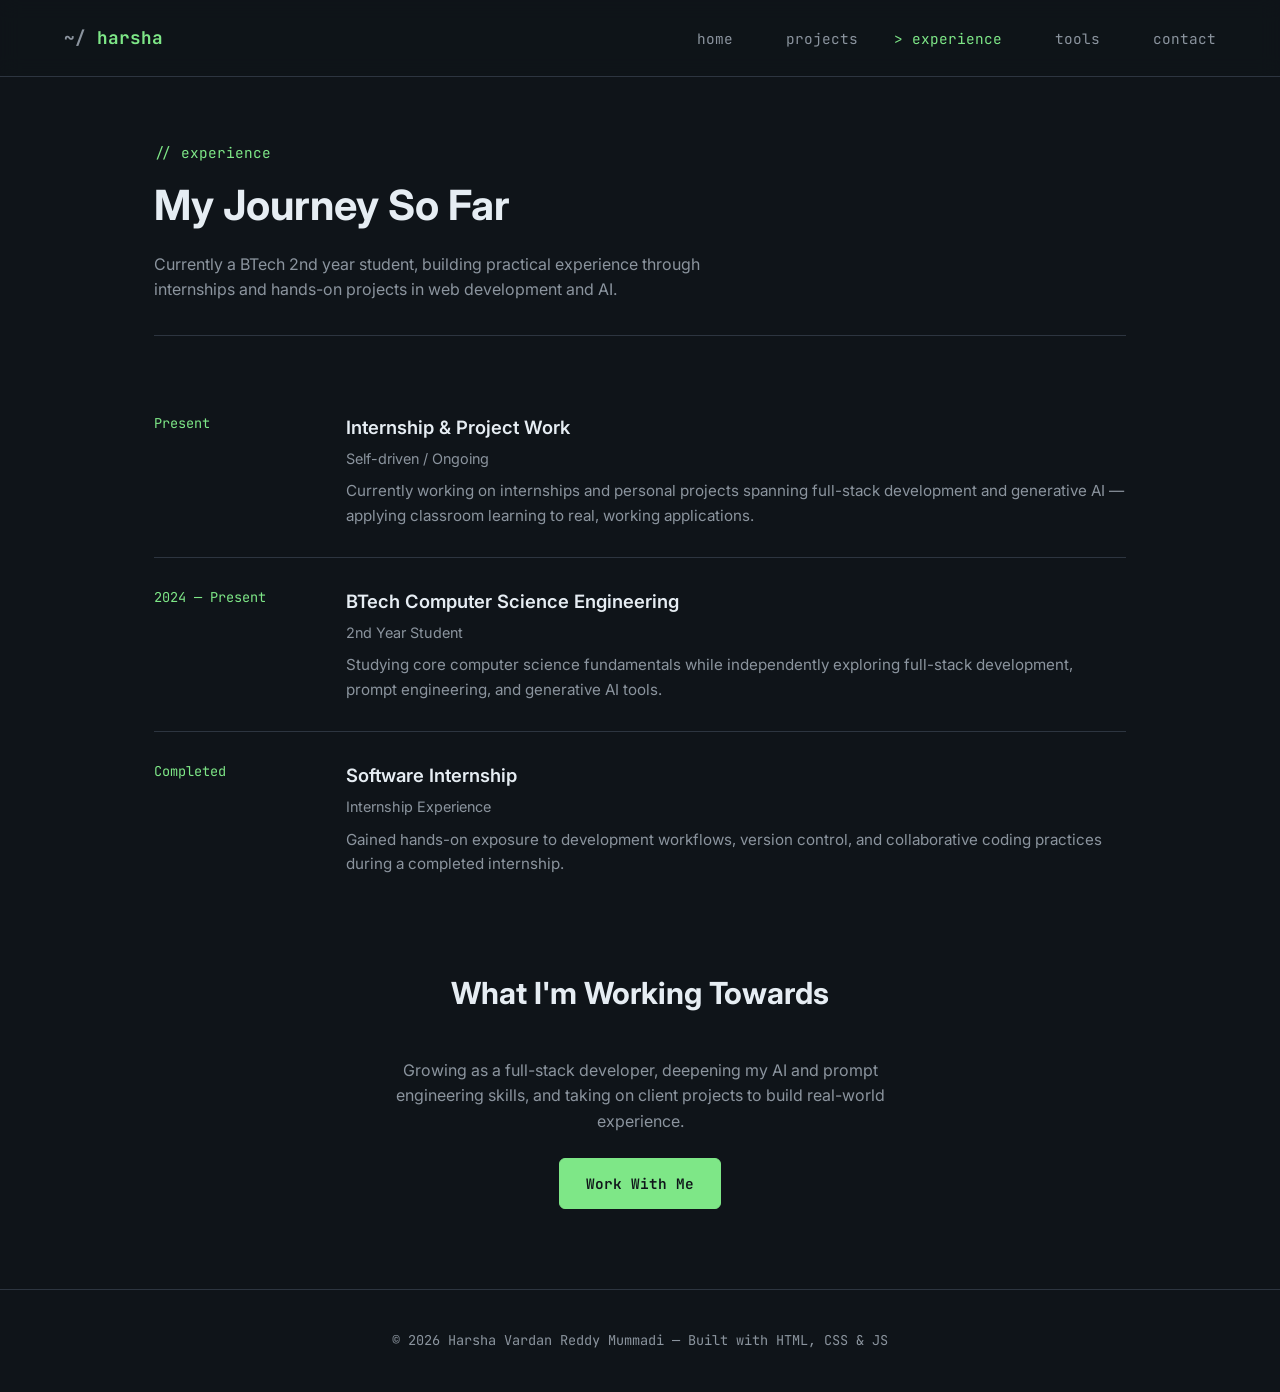
==== experience.html @ ed0b809f "Add files via upload" ====
<!DOCTYPE html>
<html lang="en">
<head>
  <meta charset="UTF-8">
  <meta name="viewport" content="width=device-width, initial-scale=1.0">
  <title>Experience — Harsha Vardan Reddy Mummadi</title>
  <link rel="preconnect" href="https://fonts.googleapis.com">
  <link href="https://fonts.googleapis.com/css2?family=Inter:wght@400;500;600;700&family=JetBrains+Mono:wght@400;500;700&display=swap" rel="stylesheet">
  <link rel="stylesheet" href="styles.css">
</head>
<body>

  <nav class="nav">
    <a href="index.html" class="nav-logo">harsha</a>
    <button class="nav-toggle" aria-label="Toggle menu">menu</button>
    <ul class="nav-links">
      <li><a href="index.html">home</a></li>
      <li><a href="projects.html">projects</a></li>
      <li><a href="experience.html" class="active">experience</a></li>
      <li><a href="tools.html">tools</a></li>
      <li><a href="contact.html">contact</a></li>
    </ul>
  </nav>

  <div class="container">
    <div class="page-header reveal">
      <div class="page-eyebrow">// experience</div>
      <h1 class="page-title">My Journey So Far</h1>
      <p class="page-subtitle">
        Currently a BTech 2nd year student, building practical experience through internships
        and hands-on projects in web development and AI.
      </p>
    </div>

    <div class="reveal" style="margin-bottom: 4rem;">
      <div class="timeline-item">
        <div class="timeline-date">Present</div>
        <div>
          <div class="timeline-role">Internship & Project Work</div>
          <div class="timeline-org">Self-driven / Ongoing</div>
          <div class="timeline-desc">
            Currently working on internships and personal projects spanning full-stack development
            and generative AI — applying classroom learning to real, working applications.
          </div>
        </div>
      </div>

      <div class="timeline-item">
        <div class="timeline-date">2024 — Present</div>
        <div>
          <div class="timeline-role">BTech Computer Science Engineering</div>
          <div class="timeline-org">2nd Year Student</div>
          <div class="timeline-desc">
            Studying core computer science fundamentals while independently exploring full-stack
            development, prompt engineering, and generative AI tools.
          </div>
        </div>
      </div>

      <div class="timeline-item">
        <div class="timeline-date">Completed</div>
        <div>
          <div class="timeline-role">Software Internship</div>
          <div class="timeline-org">Internship Experience</div>
          <div class="timeline-desc">
            Gained hands-on exposure to development workflows, version control, and collaborative
            coding practices during a completed internship.
          </div>
        </div>
      </div>
    </div>

    <section class="reveal" style="padding-top: 0; text-align: center;">
      <div class="section-head" style="justify-content: center;">
        <h2 class="section-title">What I'm Working Towards</h2>
      </div>
      <p style="color: var(--text-dim); max-width: 550px; margin: 0 auto 1.5rem;">
        Growing as a full-stack developer, deepening my AI and prompt engineering skills,
        and taking on client projects to build real-world experience.
      </p>
      <a href="contact.html" class="btn btn-primary">Work With Me</a>
    </section>
  </div>

  <footer>
    © 2026 Harsha Vardan Reddy Mummadi — Built with HTML, CSS &amp; JS
  </footer>

  <script src="script.js"></script>
</body>
</html>
---- styles.css ----
:root {
  --bg: #0F1419;
  --surface: #161B22;
  --surface-2: #1C2330;
  --text: #E6EDF3;
  --text-dim: #8B949E;
  --accent: #7EE787;
  --accent-dim: #2EA043;
  --border: #2D3540;
  --mono: 'JetBrains Mono', monospace;
  --sans: 'Inter', sans-serif;
}

* { margin: 0; padding: 0; box-sizing: border-box; }

html { scroll-behavior: smooth; }

body {
  background: var(--bg);
  color: var(--text);
  font-family: var(--sans);
  line-height: 1.6;
  -webkit-font-smoothing: antialiased;
}

a { color: inherit; text-decoration: none; }

/* ===== NAV ===== */
.nav {
  position: sticky;
  top: 0;
  z-index: 100;
  display: flex;
  justify-content: space-between;
  align-items: center;
  padding: 1.5rem 5%;
  background: rgba(15, 20, 25, 0.85);
  backdrop-filter: blur(10px);
  border-bottom: 1px solid var(--border);
}

.nav-logo {
  font-family: var(--mono);
  font-weight: 700;
  font-size: 1.1rem;
  color: var(--accent);
}

.nav-logo::before { content: "~/ "; color: var(--text-dim); }

.nav-links {
  display: flex;
  gap: 2.2rem;
  list-style: none;
  font-family: var(--mono);
  font-size: 0.9rem;
}

.nav-links a {
  color: var(--text-dim);
  transition: color 0.2s;
  position: relative;
}

.nav-links a::before { content: "./"; color: var(--accent); opacity: 0; transition: opacity 0.2s; }

.nav-links a:hover { color: var(--text); }
.nav-links a:hover::before { opacity: 1; }
.nav-links a.active { color: var(--accent); }
.nav-links a.active::before { content: "> "; opacity: 1; color: var(--accent); }

.nav-toggle {
  display: none;
  background: none;
  border: 1px solid var(--border);
  color: var(--text);
  font-family: var(--mono);
  padding: 0.4rem 0.7rem;
  border-radius: 4px;
  cursor: pointer;
}

/* ===== CONTAINER ===== */
.container {
  max-width: 1100px;
  margin: 0 auto;
  padding: 0 5%;
}

section { padding: 5rem 0; }

/* ===== HERO ===== */
.hero {
  display: grid;
  grid-template-columns: 1.2fr 0.8fr;
  gap: 3rem;
  align-items: center;
  min-height: 80vh;
  padding-top: 3rem;
}

.terminal {
  background: var(--surface);
  border: 1px solid var(--border);
  border-radius: 10px;
  overflow: hidden;
  box-shadow: 0 20px 60px -20px rgba(0,0,0,0.6);
}

.terminal-bar {
  display: flex;
  align-items: center;
  gap: 0.5rem;
  padding: 0.7rem 1rem;
  background: var(--surface-2);
  border-bottom: 1px solid var(--border);
}

.dot { width: 11px; height: 11px; border-radius: 50%; }
.dot.red { background: #FF5F56; }
.dot.yellow { background: #FFBD2E; }
.dot.green { background: #27C93F; }

.terminal-title {
  font-family: var(--mono);
  font-size: 0.8rem;
  color: var(--text-dim);
  margin-left: 0.5rem;
}

.terminal-body {
  padding: 1.8rem;
  font-family: var(--mono);
  font-size: 0.95rem;
}

.terminal-body .line { margin-bottom: 0.6rem; }
.prompt { color: var(--accent); }
.cmd-text { color: var(--text); }

.typed-name {
  font-size: 2.6rem;
  font-weight: 700;
  margin: 1rem 0 0.5rem;
  color: var(--text);
  border-right: 3px solid var(--accent);
  display: inline-block;
  white-space: nowrap;
  overflow: hidden;
}

.role-tag {
  display: inline-block;
  color: var(--accent);
  background: rgba(126, 231, 135, 0.1);
  border: 1px solid var(--accent-dim);
  padding: 0.3rem 0.8rem;
  border-radius: 20px;
  font-size: 0.85rem;
  margin: 0.5rem 0 1.2rem;
}

.hero-tagline {
  color: var(--text-dim);
  font-size: 1.05rem;
  max-width: 480px;
  margin-bottom: 1.5rem;
}

.btn-row { display: flex; gap: 1rem; flex-wrap: wrap; }

.btn {
  font-family: var(--mono);
  font-size: 0.9rem;
  padding: 0.8rem 1.6rem;
  border-radius: 6px;
  border: 1px solid var(--border);
  transition: all 0.2s ease;
  cursor: pointer;
  display: inline-block;
}

.btn-primary {
  background: var(--accent);
  color: #0F1419;
  border-color: var(--accent);
  font-weight: 600;
}

.btn-primary:hover { background: #93f3a0; transform: translateY(-2px); }

.btn-outline {
  background: transparent;
  color: var(--text);
}

.btn-outline:hover { border-color: var(--accent); color: var(--accent); transform: translateY(-2px); }

.hero-photo-wrap {
  position: relative;
  display: flex;
  justify-content: center;
}

.hero-photo {
  width: 100%;
  max-width: 320px;
  aspect-ratio: 1/1.1;
  object-fit: cover;
  border-radius: 12px;
  border: 1px solid var(--border);
  filter: grayscale(15%) contrast(1.05);
}

.hero-photo-frame {
  position: absolute;
  top: 16px;
  left: 16px;
  right: -16px;
  bottom: -16px;
  border: 1px solid var(--accent-dim);
  border-radius: 12px;
  z-index: -1;
}

/* ===== STATS ===== */
.stats {
  display: grid;
  grid-template-columns: repeat(3, 1fr);
  gap: 1.5rem;
  border-top: 1px solid var(--border);
  border-bottom: 1px solid var(--border);
  padding: 2.5rem 0;
}

.stat { text-align: center; }

.stat-num {
  font-family: var(--mono);
  font-size: 2.4rem;
  font-weight: 700;
  color: var(--accent);
}

.stat-label {
  font-family: var(--mono);
  font-size: 0.78rem;
  color: var(--text-dim);
  letter-spacing: 0.1em;
  text-transform: uppercase;
  margin-top: 0.3rem;
}

/* ===== SECTION HEADERS ===== */
.section-head {
  display: flex;
  align-items: baseline;
  gap: 1rem;
  margin-bottom: 2.5rem;
}

.section-eyebrow {
  font-family: var(--mono);
  font-size: 0.85rem;
  color: var(--accent);
}

.section-title {
  font-size: 1.9rem;
  font-weight: 700;
}

.section-rule {
  flex: 1;
  height: 1px;
  background: var(--border);
}

/* ===== CARDS / GRID ===== */
.grid-3 {
  display: grid;
  grid-template-columns: repeat(3, 1fr);
  gap: 1.5rem;
}

.grid-2 {
  display: grid;
  grid-template-columns: repeat(2, 1fr);
  gap: 1.5rem;
}

.card {
  background: var(--surface);
  border: 1px solid var(--border);
  border-radius: 10px;
  padding: 1.6rem;
  transition: border-color 0.2s, transform 0.2s;
}

.card:hover {
  border-color: var(--accent-dim);
  transform: translateY(-4px);
}

.card-file {
  font-family: var(--mono);
  font-size: 0.78rem;
  color: var(--text-dim);
  margin-bottom: 0.6rem;
}

.card-file::before { content: "// "; color: var(--accent); }

.card-title { font-size: 1.15rem; font-weight: 600; margin-bottom: 0.5rem; }

.card-desc { color: var(--text-dim); font-size: 0.92rem; margin-bottom: 1rem; }

.tag-row { display: flex; gap: 0.5rem; flex-wrap: wrap; }

.tag {
  font-family: var(--mono);
  font-size: 0.72rem;
  padding: 0.25rem 0.6rem;
  border: 1px solid var(--border);
  border-radius: 4px;
  color: var(--text-dim);
}

/* ===== TIMELINE ===== */
.timeline-item {
  display: grid;
  grid-template-columns: 160px 1fr;
  gap: 2rem;
  padding: 1.8rem 0;
  border-bottom: 1px solid var(--border);
}

.timeline-item:last-child { border-bottom: none; }

.timeline-date {
  font-family: var(--mono);
  font-size: 0.85rem;
  color: var(--accent);
}

.timeline-role { font-size: 1.15rem; font-weight: 600; margin-bottom: 0.3rem; }
.timeline-org { color: var(--text-dim); font-size: 0.9rem; margin-bottom: 0.6rem; }
.timeline-desc { color: var(--text-dim); font-size: 0.95rem; }

/* ===== TOOLS ===== */
.tool-row {
  display: flex;
  justify-content: space-between;
  align-items: center;
  padding: 1.1rem 0;
  border-bottom: 1px solid var(--border);
  font-family: var(--mono);
}

.tool-row:first-child { border-top: 1px solid var(--border); }

.tool-name { font-size: 1rem; }
.tool-name span { color: var(--text-dim); margin-left: 0.5rem; font-size: 0.85rem; }

.tool-bar {
  width: 200px;
  height: 6px;
  background: var(--surface-2);
  border-radius: 3px;
  overflow: hidden;
}

.tool-bar-fill { height: 100%; background: var(--accent); border-radius: 3px; }

/* ===== CONTACT FORM ===== */
.form-group { margin-bottom: 1.2rem; }

.form-group label {
  display: block;
  font-family: var(--mono);
  font-size: 0.8rem;
  color: var(--text-dim);
  margin-bottom: 0.4rem;
}

.form-group input,
.form-group textarea,
.form-group select {
  width: 100%;
  background: var(--surface);
  border: 1px solid var(--border);
  border-radius: 6px;
  padding: 0.8rem 1rem;
  color: var(--text);
  font-family: var(--sans);
  font-size: 0.95rem;
  transition: border-color 0.2s;
}

.form-group input:focus,
.form-group textarea:focus,
.form-group select:focus {
  outline: none;
  border-color: var(--accent);
}

.form-group textarea { resize: vertical; min-height: 120px; }

/* ===== SOCIAL LINKS ===== */
.social-row {
  display: flex;
  gap: 1.5rem;
  margin-top: 1.5rem;
  font-family: var(--mono);
  font-size: 0.9rem;
}

.social-row a {
  color: var(--text-dim);
  border-bottom: 1px solid transparent;
  transition: color 0.2s, border-color 0.2s;
}

.social-row a:hover { color: var(--accent); border-color: var(--accent); }

/* ===== FOOTER ===== */
footer {
  border-top: 1px solid var(--border);
  padding: 2.5rem 5%;
  text-align: center;
  color: var(--text-dim);
  font-family: var(--mono);
  font-size: 0.85rem;
}

/* ===== PAGE HEADER (for non-home pages) ===== */
.page-header {
  padding: 4rem 0 2rem;
  border-bottom: 1px solid var(--border);
  margin-bottom: 3rem;
}

.page-eyebrow {
  font-family: var(--mono);
  color: var(--accent);
  font-size: 0.9rem;
  margin-bottom: 0.5rem;
}

.page-title { font-size: 2.6rem; font-weight: 700; }
.page-subtitle { color: var(--text-dim); margin-top: 0.8rem; max-width: 600px; }

/* ===== ANIMATIONS ===== */
@keyframes blink {
  50% { border-color: transparent; }
}

.cursor-blink { animation: blink 1s step-end infinite; }

.reveal {
  opacity: 0;
  transform: translateY(20px);
  transition: opacity 0.6s ease, transform 0.6s ease;
}

.reveal.visible { opacity: 1; transform: translateY(0); }

/* ===== RESPONSIVE ===== */
@media (max-width: 860px) {
  .hero { grid-template-columns: 1fr; min-height: auto; padding-top: 2rem; gap: 2.5rem; }
  .hero-photo-wrap { order: -1; }
  .hero-photo { max-width: 220px; margin: 0 auto; }
  .stats { grid-template-columns: 1fr; gap: 2rem; }
  .grid-3 { grid-template-columns: 1fr; }
  .grid-2 { grid-template-columns: 1fr; }
  .timeline-item { grid-template-columns: 1fr; gap: 0.5rem; }
  .nav-links {
    position: absolute;
    top: 100%;
    left: 0;
    right: 0;
    background: var(--bg);
    flex-direction: column;
    padding: 1.5rem 5%;
    border-bottom: 1px solid var(--border);
    display: none;
    gap: 1.2rem;
  }
  .nav-links.open { display: flex; }
  .nav-toggle { display: block; }
  .typed-name { font-size: 1.9rem; white-space: normal; border-right: none; }
  .page-title { font-size: 2rem; }
  .tool-bar { width: 100px; }
}

@media (prefers-reduced-motion: reduce) {
  * { animation: none !important; transition: none !important; }
}
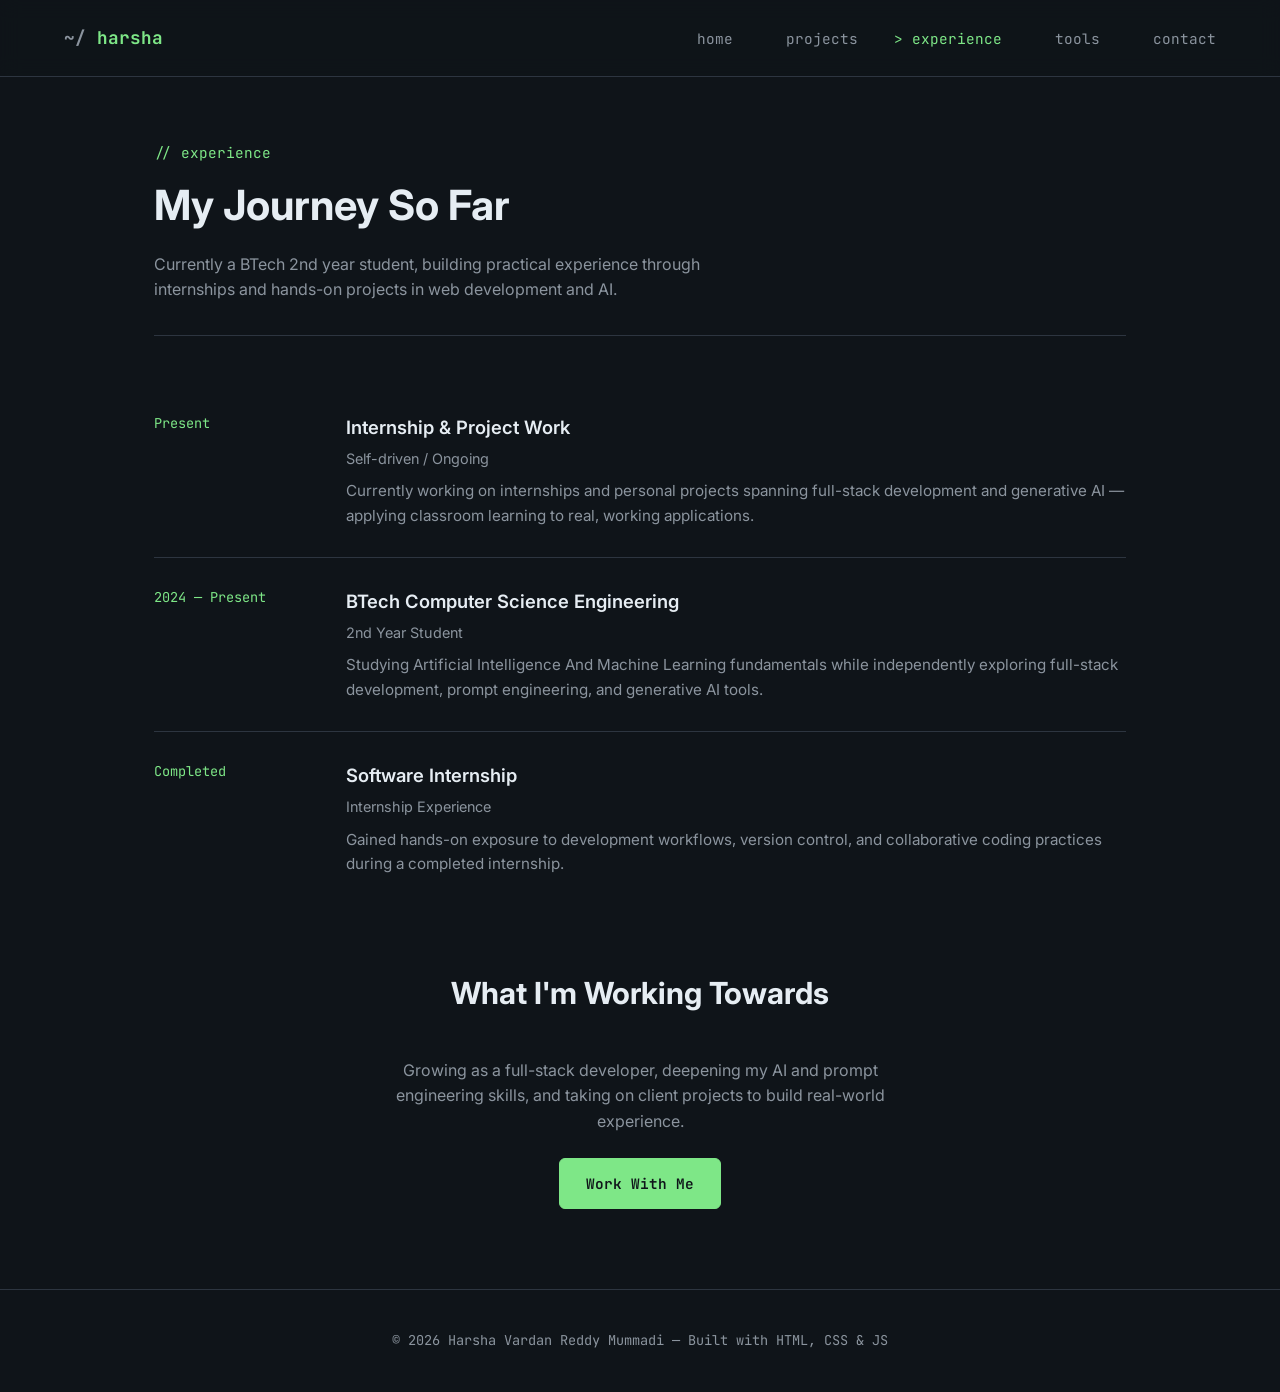
==== commit 6525e1e3: "Update experience.html" ====
--- a/experience.html
+++ b/experience.html
@@ -51,7 +51,7 @@
           <div class="timeline-role">BTech Computer Science Engineering</div>
           <div class="timeline-org">2nd Year Student</div>
           <div class="timeline-desc">
-            Studying core computer science fundamentals while independently exploring full-stack
+            Studying Artificial Intelligence And Machine Learning fundamentals while independently exploring full-stack
             development, prompt engineering, and generative AI tools.
           </div>
         </div>
